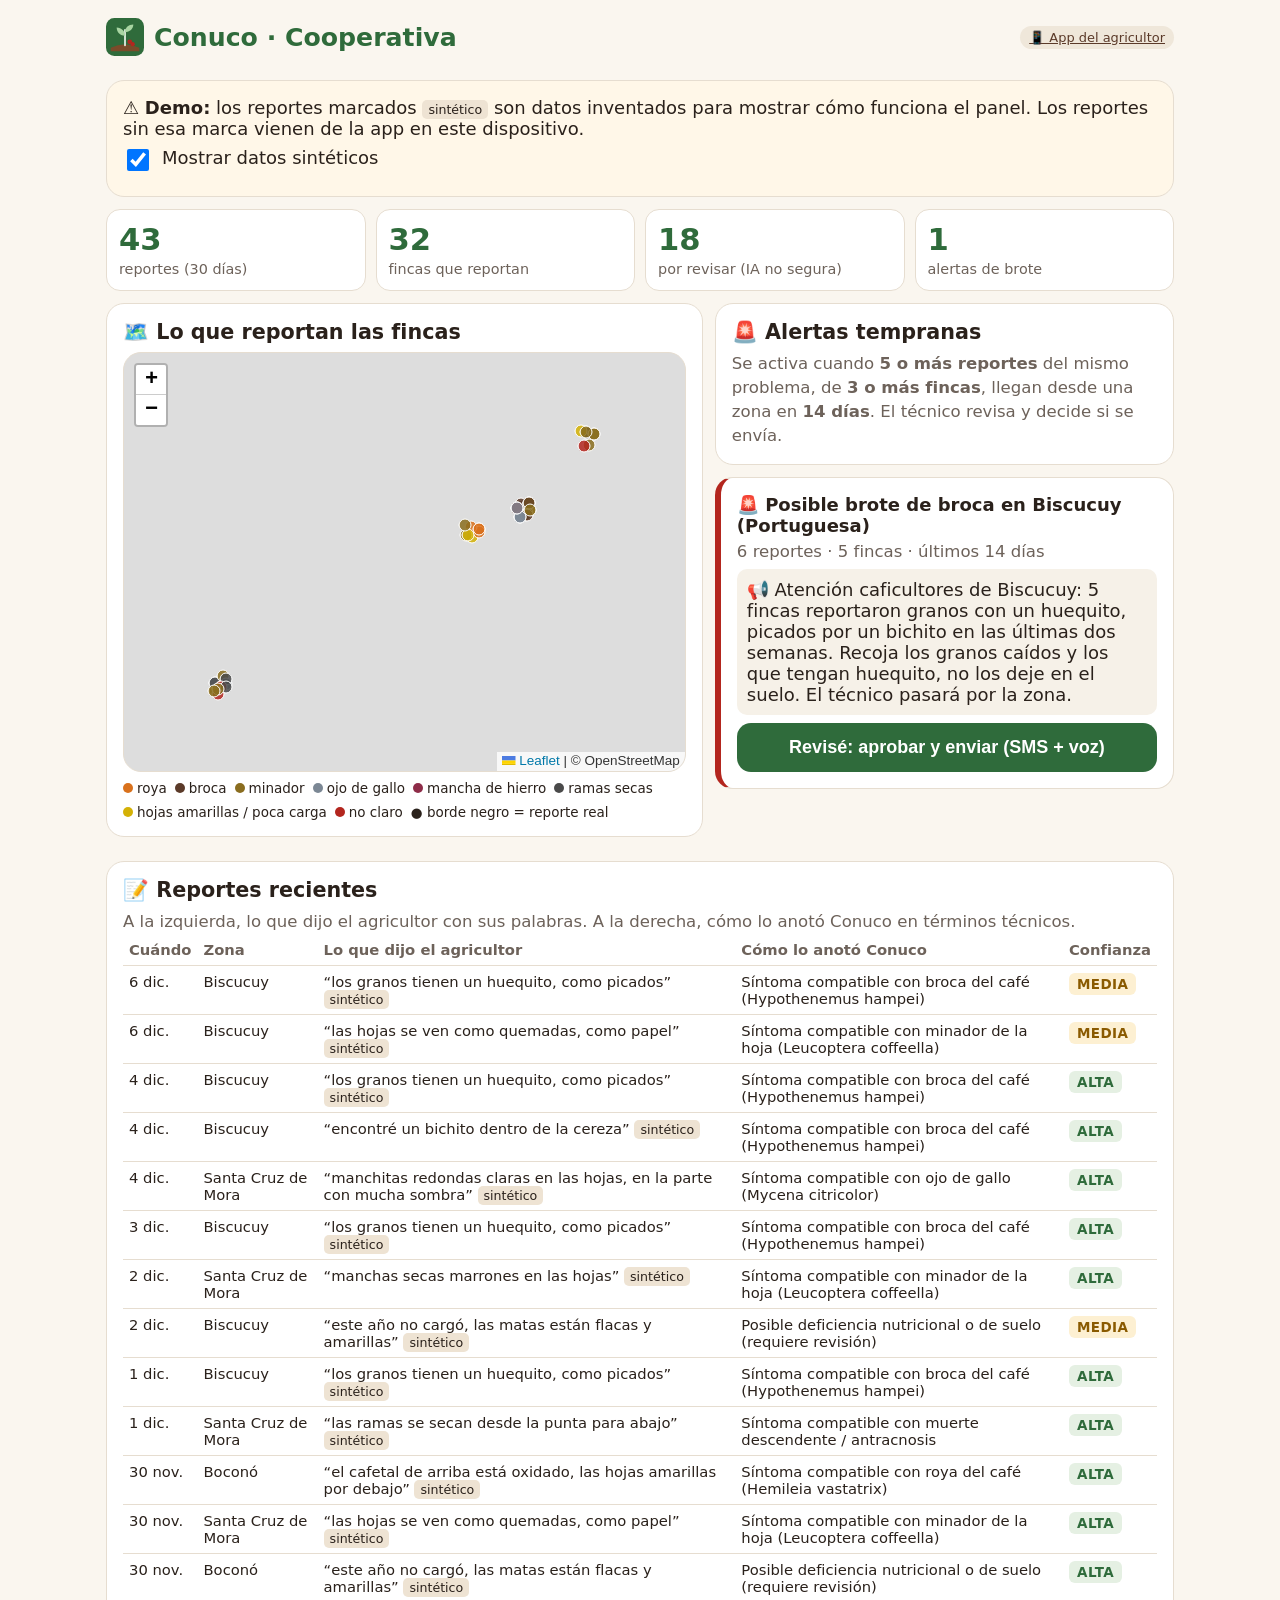
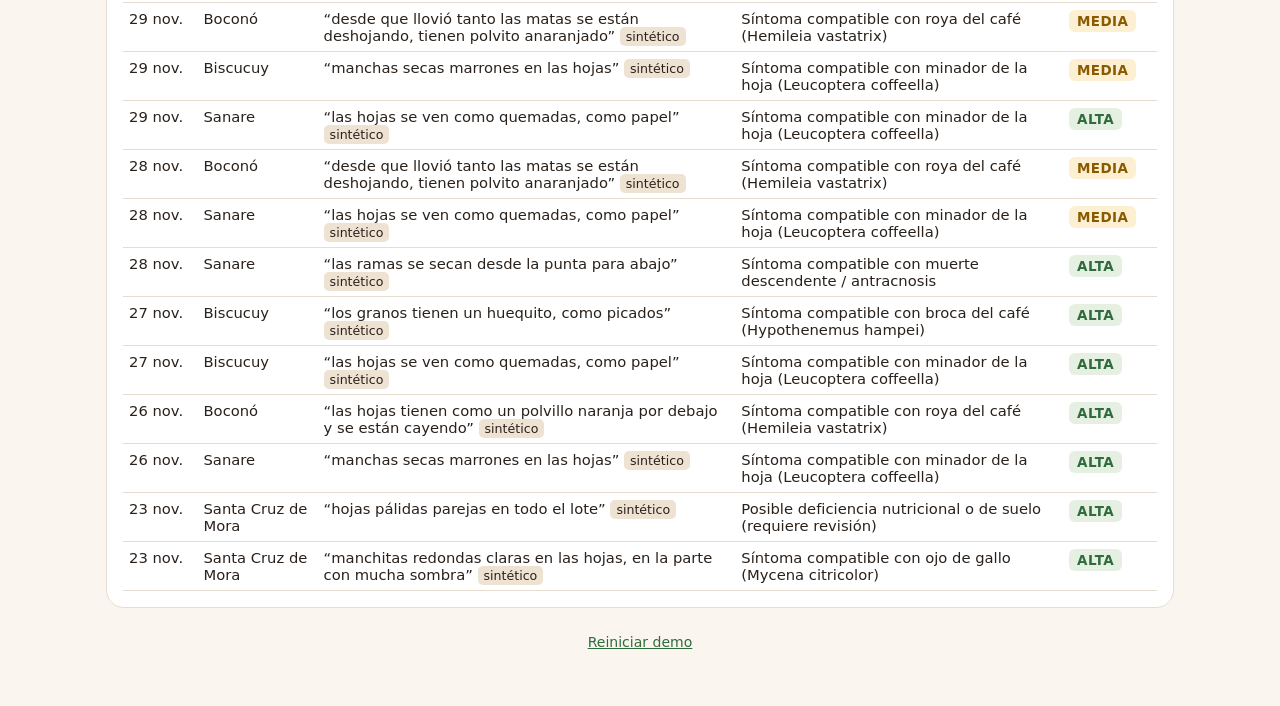
==== cooperativa.html @ bc357586 "Conuco: prototipo app agricultor + panel cooperativa" ====
<!doctype html>
<html lang="es">
<head>
  <meta charset="utf-8">
  <meta name="viewport" content="width=device-width, initial-scale=1">
  <title>Conuco · Cooperativa</title>
  <meta name="theme-color" content="#2f6b3b">
  <link rel="icon" href="conuco.svg" type="image/svg+xml">
  <link rel="stylesheet" href="./leaflet.css">
  <link rel="stylesheet" href="estilo.css">
  <style>
    .app { max-width: 1100px; }
    .kpis { display: grid; grid-template-columns: repeat(4, 1fr); gap: 10px; }
    .kpi { background: #fff; border: 1px solid var(--borde); border-radius: 14px; padding: 12px; }
    .kpi b { display: block; font-size: 1.7rem; color: var(--hoja); }
    .kpi span { font-size: .8rem; color: var(--suave); }
    .grid { display: grid; grid-template-columns: 1.3fr 1fr; gap: 12px; }
    #mapa { height: 420px; border-radius: var(--radio); border: 1px solid var(--borde); }
    .alerta { border-left: 6px solid var(--cereza); }
    .alerta.enviada { border-left-color: var(--hoja); opacity: .85; }
    .alerta h3 { margin: 0 0 4px; font-size: 1rem; }
    .msg { background: #f6f1e8; border-radius: 10px; padding: 10px; margin: 8px 0; }
    table.lista { width: 100%; border-collapse: collapse; font-size: .82rem; }
    table.lista th, table.lista td { text-align: left; padding: 7px 6px; border-bottom: 1px solid var(--borde); vertical-align: top; }
    table.lista th { color: var(--suave); font-weight: 600; }
    .nuevo { background: #fff7d6; }
    .leyenda { display: flex; flex-wrap: wrap; gap: 8px; font-size: .75rem; margin-top: 8px; }
    .leyenda i { display: inline-block; width: 10px; height: 10px; border-radius: 50%; margin-right: 4px; }
    .tag { font-size: .7rem; padding: 2px 6px; border-radius: 5px; background: #eee3d3; }
    @media (max-width: 800px) { .grid { grid-template-columns: 1fr; } .kpis { grid-template-columns: repeat(2, 1fr); } }
  </style>
</head>
<body>
<main class="app">
  <header class="barra">
    <div class="marca"><img src="conuco.svg" alt=""> Conuco · Cooperativa</div>
    <div class="estado"><a class="chip" href="index.html">📱 App del agricultor</a></div>
  </header>
  <div class="tarjeta" style="background:#fff7e8">
    ⚠️ <b>Demo:</b> los reportes marcados <span class="tag">sintético</span> son datos inventados para mostrar cómo funciona el panel.
    Los reportes sin esa marca vienen de la app en este dispositivo.
    <label class="check" style="margin-top:8px"><input id="verSint" type="checkbox" checked> <span>Mostrar datos sintéticos</span></label>
  </div>

  <section class="kpis">
    <div class="kpi"><b id="kRep">0</b><span>reportes (30 días)</span></div>
    <div class="kpi"><b id="kFin">0</b><span>fincas que reportan</span></div>
    <div class="kpi"><b id="kRev">0</b><span>por revisar (IA no segura)</span></div>
    <div class="kpi"><b id="kAle">0</b><span>alertas de brote</span></div>
  </section>

  <section class="grid">
    <div class="tarjeta">
      <h2>🗺️ Lo que reportan las fincas</h2>
      <div id="mapa"></div>
      <div id="leyenda" class="leyenda"></div>
    </div>
    <div>
      <div class="tarjeta">
        <h2>🚨 Alertas tempranas</h2>
        <p class="pista">Se activa cuando <b>5 o más reportes</b> del mismo problema, de <b>3 o más fincas</b>, llegan desde una zona en <b>14 días</b>. El técnico revisa y decide si se envía.</p>
      </div>
      <div id="alertas"></div>
    </div>
  </section>

  <section class="tarjeta">
    <h2>📝 Reportes recientes</h2>
    <p class="pista">A la izquierda, lo que dijo el agricultor con sus palabras. A la derecha, cómo lo anotó Conuco en términos técnicos.</p>
    <div style="overflow-x:auto"><table class="lista" id="lista"></table></div>
  </section>

  <p class="pie"><a href="#" id="reiniciar">Reiniciar demo</a></p>
</main>
<script src="./leaflet.js"></script>
<script type="module" src="cooperativa.js"></script>
</body>
</html>
---- leaflet.css ----
/* required styles */

.leaflet-pane,
.leaflet-tile,
.leaflet-marker-icon,
.leaflet-marker-shadow,
.leaflet-tile-container,
.leaflet-pane > svg,
.leaflet-pane > canvas,
.leaflet-zoom-box,
.leaflet-image-layer,
.leaflet-layer {
	position: absolute;
	left: 0;
	top: 0;
	}
.leaflet-container {
	overflow: hidden;
	}
.leaflet-tile,
.leaflet-marker-icon,
.leaflet-marker-shadow {
	-webkit-user-select: none;
	   -moz-user-select: none;
	        user-select: none;
	  -webkit-user-drag: none;
	}
/* Prevents IE11 from highlighting tiles in blue */
.leaflet-tile::selection {
	background: transparent;
}
/* Safari renders non-retina tile on retina better with this, but Chrome is worse */
.leaflet-safari .leaflet-tile {
	image-rendering: -webkit-optimize-contrast;
	}
/* hack that prevents hw layers "stretching" when loading new tiles */
.leaflet-safari .leaflet-tile-container {
	width: 1600px;
	height: 1600px;
	-webkit-transform-origin: 0 0;
	}
.leaflet-marker-icon,
.leaflet-marker-shadow {
	display: block;
	}
/* .leaflet-container svg: reset svg max-width decleration shipped in Joomla! (joomla.org) 3.x */
/* .leaflet-container img: map is broken in FF if you have max-width: 100% on tiles */
.leaflet-container .leaflet-overlay-pane svg {
	max-width: none !important;
	max-height: none !important;
	}
.leaflet-container .leaflet-marker-pane img,
.leaflet-container .leaflet-shadow-pane img,
.leaflet-container .leaflet-tile-pane img,
.leaflet-container img.leaflet-image-layer,
.leaflet-container .leaflet-tile {
	max-width: none !important;
	max-height: none !important;
	width: auto;
	padding: 0;
	}

.leaflet-container img.leaflet-tile {
	/* See: https://bugs.chromium.org/p/chromium/issues/detail?id=600120 */
	mix-blend-mode: plus-lighter;
}

.leaflet-container.leaflet-touch-zoom {
	-ms-touch-action: pan-x pan-y;
	touch-action: pan-x pan-y;
	}
.leaflet-container.leaflet-touch-drag {
	-ms-touch-action: pinch-zoom;
	/* Fallback for FF which doesn't support pinch-zoom */
	touch-action: none;
	touch-action: pinch-zoom;
}
.leaflet-container.leaflet-touch-drag.leaflet-touch-zoom {
	-ms-touch-action: none;
	touch-action: none;
}
.leaflet-container {
	-webkit-tap-highlight-color: transparent;
}
.leaflet-container a {
	-webkit-tap-highlight-color: rgba(51, 181, 229, 0.4);
}
.leaflet-tile {
	filter: inherit;
	visibility: hidden;
	}
.leaflet-tile-loaded {
	visibility: inherit;
	}
.leaflet-zoom-box {
	width: 0;
	height: 0;
	-moz-box-sizing: border-box;
	     box-sizing: border-box;
	z-index: 800;
	}
/* workaround for https://bugzilla.mozilla.org/show_bug.cgi?id=888319 */
.leaflet-overlay-pane svg {
	-moz-user-select: none;
	}

.leaflet-pane         { z-index: 400; }

.leaflet-tile-pane    { z-index: 200; }
.leaflet-overlay-pane { z-index: 400; }
.leaflet-shadow-pane  { z-index: 500; }
.leaflet-marker-pane  { z-index: 600; }
.leaflet-tooltip-pane   { z-index: 650; }
.leaflet-popup-pane   { z-index: 700; }

.leaflet-map-pane canvas { z-index: 100; }
.leaflet-map-pane svg    { z-index: 200; }

.leaflet-vml-shape {
	width: 1px;
	height: 1px;
	}
.lvml {
	behavior: url(#default#VML);
	display: inline-block;
	position: absolute;
	}


/* control positioning */

.leaflet-control {
	position: relative;
	z-index: 800;
	pointer-events: visiblePainted; /* IE 9-10 doesn't have auto */
	pointer-events: auto;
	}
.leaflet-top,
.leaflet-bottom {
	position: absolute;
	z-index: 1000;
	pointer-events: none;
	}
.leaflet-top {
	top: 0;
	}
.leaflet-right {
	right: 0;
	}
.leaflet-bottom {
	bottom: 0;
	}
.leaflet-left {
	left: 0;
	}
.leaflet-control {
	float: left;
	clear: both;
	}
.leaflet-right .leaflet-control {
	float: right;
	}
.leaflet-top .leaflet-control {
	margin-top: 10px;
	}
.leaflet-bottom .leaflet-control {
	margin-bottom: 10px;
	}
.leaflet-left .leaflet-control {
	margin-left: 10px;
	}
.leaflet-right .leaflet-control {
	margin-right: 10px;
	}


/* zoom and fade animations */

.leaflet-fade-anim .leaflet-popup {
	opacity: 0;
	-webkit-transition: opacity 0.2s linear;
	   -moz-transition: opacity 0.2s linear;
	        transition: opacity 0.2s linear;
	}
.leaflet-fade-anim .leaflet-map-pane .leaflet-popup {
	opacity: 1;
	}
.leaflet-zoom-animated {
	-webkit-transform-origin: 0 0;
	    -ms-transform-origin: 0 0;
	        transform-origin: 0 0;
	}
svg.leaflet-zoom-animated {
	will-change: transform;
}

.leaflet-zoom-anim .leaflet-zoom-animated {
	-webkit-transition: -webkit-transform 0.25s cubic-bezier(0,0,0.25,1);
	   -moz-transition:    -moz-transform 0.25s cubic-bezier(0,0,0.25,1);
	        transition:         transform 0.25s cubic-bezier(0,0,0.25,1);
	}
.leaflet-zoom-anim .leaflet-tile,
.leaflet-pan-anim .leaflet-tile {
	-webkit-transition: none;
	   -moz-transition: none;
	        transition: none;
	}

.leaflet-zoom-anim .leaflet-zoom-hide {
	visibility: hidden;
	}


/* cursors */

.leaflet-interactive {
	cursor: pointer;
	}
.leaflet-grab {
	cursor: -webkit-grab;
	cursor:    -moz-grab;
	cursor:         grab;
	}
.leaflet-crosshair,
.leaflet-crosshair .leaflet-interactive {
	cursor: crosshair;
	}
.leaflet-popup-pane,
.leaflet-control {
	cursor: auto;
	}
.leaflet-dragging .leaflet-grab,
.leaflet-dragging .leaflet-grab .leaflet-interactive,
.leaflet-dragging .leaflet-marker-draggable {
	cursor: move;
	cursor: -webkit-grabbing;
	cursor:    -moz-grabbing;
	cursor:         grabbing;
	}

/* marker & overlays interactivity */
.leaflet-marker-icon,
.leaflet-marker-shadow,
.leaflet-image-layer,
.leaflet-pane > svg path,
.leaflet-tile-container {
	pointer-events: none;
	}

.leaflet-marker-icon.leaflet-interactive,
.leaflet-image-layer.leaflet-interactive,
.leaflet-pane > svg path.leaflet-interactive,
svg.leaflet-image-layer.leaflet-interactive path {
	pointer-events: visiblePainted; /* IE 9-10 doesn't have auto */
	pointer-events: auto;
	}

/* visual tweaks */

.leaflet-container {
	background: #ddd;
	outline-offset: 1px;
	}
.leaflet-container a {
	color: #0078A8;
	}
.leaflet-zoom-box {
	border: 2px dotted #38f;
	background: rgba(255,255,255,0.5);
	}


/* general typography */
.leaflet-container {
	font-family: "Helvetica Neue", Arial, Helvetica, sans-serif;
	font-size: 12px;
	font-size: 0.75rem;
	line-height: 1.5;
	}


/* general toolbar styles */

.leaflet-bar {
	box-shadow: 0 1px 5px rgba(0,0,0,0.65);
	border-radius: 4px;
	}
.leaflet-bar a {
	background-color: #fff;
	border-bottom: 1px solid #ccc;
	width: 26px;
	height: 26px;
	line-height: 26px;
	display: block;
	text-align: center;
	text-decoration: none;
	color: black;
	}
.leaflet-bar a,
.leaflet-control-layers-toggle {
	background-position: 50% 50%;
	background-repeat: no-repeat;
	display: block;
	}
.leaflet-bar a:hover,
.leaflet-bar a:focus {
	background-color: #f4f4f4;
	}
.leaflet-bar a:first-child {
	border-top-left-radius: 4px;
	border-top-right-radius: 4px;
	}
.leaflet-bar a:last-child {
	border-bottom-left-radius: 4px;
	border-bottom-right-radius: 4px;
	border-bottom: none;
	}
.leaflet-bar a.leaflet-disabled {
	cursor: default;
	background-color: #f4f4f4;
	color: #bbb;
	}

.leaflet-touch .leaflet-bar a {
	width: 30px;
	height: 30px;
	line-height: 30px;
	}
.leaflet-touch .leaflet-bar a:first-child {
	border-top-left-radius: 2px;
	border-top-right-radius: 2px;
	}
.leaflet-touch .leaflet-bar a:last-child {
	border-bottom-left-radius: 2px;
	border-bottom-right-radius: 2px;
	}

/* zoom control */

.leaflet-control-zoom-in,
.leaflet-control-zoom-out {
	font: bold 18px 'Lucida Console', Monaco, monospace;
	text-indent: 1px;
	}

.leaflet-touch .leaflet-control-zoom-in, .leaflet-touch .leaflet-control-zoom-out  {
	font-size: 22px;
	}


/* layers control */

.leaflet-control-layers {
	box-shadow: 0 1px 5px rgba(0,0,0,0.4);
	background: #fff;
	border-radius: 5px;
	}
.leaflet-control-layers-toggle {
	background-image: url(images/layers.png);
	width: 36px;
	height: 36px;
	}
.leaflet-retina .leaflet-control-layers-toggle {
	background-image: url(images/layers-2x.png);
	background-size: 26px 26px;
	}
.leaflet-touch .leaflet-control-layers-toggle {
	width: 44px;
	height: 44px;
	}
.leaflet-control-layers .leaflet-control-layers-list,
.leaflet-control-layers-expanded .leaflet-control-layers-toggle {
	display: none;
	}
.leaflet-control-layers-expanded .leaflet-control-layers-list {
	display: block;
	position: relative;
	}
.leaflet-control-layers-expanded {
	padding: 6px 10px 6px 6px;
	color: #333;
	background: #fff;
	}
.leaflet-control-layers-scrollbar {
	overflow-y: scroll;
	overflow-x: hidden;
	padding-right: 5px;
	}
.leaflet-control-layers-selector {
	margin-top: 2px;
	position: relative;
	top: 1px;
	}
.leaflet-control-layers label {
	display: block;
	font-size: 13px;
	font-size: 1.08333em;
	}
.leaflet-control-layers-separator {
	height: 0;
	border-top: 1px solid #ddd;
	margin: 5px -10px 5px -6px;
	}

/* Default icon URLs */
.leaflet-default-icon-path { /* used only in path-guessing heuristic, see L.Icon.Default */
	background-image: url(images/marker-icon.png);
	}


/* attribution and scale controls */

.leaflet-container .leaflet-control-attribution {
	background: #fff;
	background: rgba(255, 255, 255, 0.8);
	margin: 0;
	}
.leaflet-control-attribution,
.leaflet-control-scale-line {
	padding: 0 5px;
	color: #333;
	line-height: 1.4;
	}
.leaflet-control-attribution a {
	text-decoration: none;
	}
.leaflet-control-attribution a:hover,
.leaflet-control-attribution a:focus {
	text-decoration: underline;
	}
.leaflet-attribution-flag {
	display: inline !important;
	vertical-align: baseline !important;
	width: 1em;
	height: 0.6669em;
	}
.leaflet-left .leaflet-control-scale {
	margin-left: 5px;
	}
.leaflet-bottom .leaflet-control-scale {
	margin-bottom: 5px;
	}
.leaflet-control-scale-line {
	border: 2px solid #777;
	border-top: none;
	line-height: 1.1;
	padding: 2px 5px 1px;
	white-space: nowrap;
	-moz-box-sizing: border-box;
	     box-sizing: border-box;
	background: rgba(255, 255, 255, 0.8);
	text-shadow: 1px 1px #fff;
	}
.leaflet-control-scale-line:not(:first-child) {
	border-top: 2px solid #777;
	border-bottom: none;
	margin-top: -2px;
	}
.leaflet-control-scale-line:not(:first-child):not(:last-child) {
	border-bottom: 2px solid #777;
	}

.leaflet-touch .leaflet-control-attribution,
.leaflet-touch .leaflet-control-layers,
.leaflet-touch .leaflet-bar {
	box-shadow: none;
	}
.leaflet-touch .leaflet-control-layers,
.leaflet-touch .leaflet-bar {
	border: 2px solid rgba(0,0,0,0.2);
	background-clip: padding-box;
	}


/* popup */

.leaflet-popup {
	position: absolute;
	text-align: center;
	margin-bottom: 20px;
	}
.leaflet-popup-content-wrapper {
	padding: 1px;
	text-align: left;
	border-radius: 12px;
	}
.leaflet-popup-content {
	margin: 13px 24px 13px 20px;
	line-height: 1.3;
	font-size: 13px;
	font-size: 1.08333em;
	min-height: 1px;
	}
.leaflet-popup-content p {
	margin: 17px 0;
	margin: 1.3em 0;
	}
.leaflet-popup-tip-container {
	width: 40px;
	height: 20px;
	position: absolute;
	left: 50%;
	margin-top: -1px;
	margin-left: -20px;
	overflow: hidden;
	pointer-events: none;
	}
.leaflet-popup-tip {
	width: 17px;
	height: 17px;
	padding: 1px;

	margin: -10px auto 0;
	pointer-events: auto;

	-webkit-transform: rotate(45deg);
	   -moz-transform: rotate(45deg);
	    -ms-transform: rotate(45deg);
	        transform: rotate(45deg);
	}
.leaflet-popup-content-wrapper,
.leaflet-popup-tip {
	background: white;
	color: #333;
	box-shadow: 0 3px 14px rgba(0,0,0,0.4);
	}
.leaflet-container a.leaflet-popup-close-button {
	position: absolute;
	top: 0;
	right: 0;
	border: none;
	text-align: center;
	width: 24px;
	height: 24px;
	font: 16px/24px Tahoma, Verdana, sans-serif;
	color: #757575;
	text-decoration: none;
	background: transparent;
	}
.leaflet-container a.leaflet-popup-close-button:hover,
.leaflet-container a.leaflet-popup-close-button:focus {
	color: #585858;
	}
.leaflet-popup-scrolled {
	overflow: auto;
	}

.leaflet-oldie .leaflet-popup-content-wrapper {
	-ms-zoom: 1;
	}
.leaflet-oldie .leaflet-popup-tip {
	width: 24px;
	margin: 0 auto;

	-ms-filter: "progid:DXImageTransform.Microsoft.Matrix(M11=0.70710678, M12=0.70710678, M21=-0.70710678, M22=0.70710678)";
	filter: progid:DXImageTransform.Microsoft.Matrix(M11=0.70710678, M12=0.70710678, M21=-0.70710678, M22=0.70710678);
	}

.leaflet-oldie .leaflet-control-zoom,
.leaflet-oldie .leaflet-control-layers,
.leaflet-oldie .leaflet-popup-content-wrapper,
.leaflet-oldie .leaflet-popup-tip {
	border: 1px solid #999;
	}


/* div icon */

.leaflet-div-icon {
	background: #fff;
	border: 1px solid #666;
	}


/* Tooltip */
/* Base styles for the element that has a tooltip */
.leaflet-tooltip {
	position: absolute;
	padding: 6px;
	background-color: #fff;
	border: 1px solid #fff;
	border-radius: 3px;
	color: #222;
	white-space: nowrap;
	-webkit-user-select: none;
	-moz-user-select: none;
	-ms-user-select: none;
	user-select: none;
	pointer-events: none;
	box-shadow: 0 1px 3px rgba(0,0,0,0.4);
	}
.leaflet-tooltip.leaflet-interactive {
	cursor: pointer;
	pointer-events: auto;
	}
.leaflet-tooltip-top:before,
.leaflet-tooltip-bottom:before,
.leaflet-tooltip-left:before,
.leaflet-tooltip-right:before {
	position: absolute;
	pointer-events: none;
	border: 6px solid transparent;
	background: transparent;
	content: "";
	}

/* Directions */

.leaflet-tooltip-bottom {
	margin-top: 6px;
}
.leaflet-tooltip-top {
	margin-top: -6px;
}
.leaflet-tooltip-bottom:before,
.leaflet-tooltip-top:before {
	left: 50%;
	margin-left: -6px;
	}
.leaflet-tooltip-top:before {
	bottom: 0;
	margin-bottom: -12px;
	border-top-color: #fff;
	}
.leaflet-tooltip-bottom:before {
	top: 0;
	margin-top: -12px;
	margin-left: -6px;
	border-bottom-color: #fff;
	}
.leaflet-tooltip-left {
	margin-left: -6px;
}
.leaflet-tooltip-right {
	margin-left: 6px;
}
.leaflet-tooltip-left:before,
.leaflet-tooltip-right:before {
	top: 50%;
	margin-top: -6px;
	}
.leaflet-tooltip-left:before {
	right: 0;
	margin-right: -12px;
	border-left-color: #fff;
	}
.leaflet-tooltip-right:before {
	left: 0;
	margin-left: -12px;
	border-right-color: #fff;
	}

/* Printing */

@media print {
	/* Prevent printers from removing background-images of controls. */
	.leaflet-control {
		-webkit-print-color-adjust: exact;
		print-color-adjust: exact;
		}
	}
---- estilo.css ----
:root {
  --tierra: #5b3a29;
  --cafe: #7a4b2a;
  --hoja: #2f6b3b;
  --hoja-claro: #e5f0e3;
  --cereza: #b3261e;
  --sol: #f2b134;
  --fondo: #faf6ef;
  --tarjeta: #ffffff;
  --texto: #2a211b;
  --suave: #6d625a;
  --borde: #e6ddd0;
  --radio: 18px;
  font-size: 18px;
}
* { box-sizing: border-box; }
html, body { margin: 0; background: var(--fondo); color: var(--texto); font-family: system-ui, -apple-system, "Segoe UI", Roboto, sans-serif; }
body { min-height: 100dvh; }
.app { max-width: 520px; margin: 0 auto; padding: 12px 16px 40px; }
header.barra { display: flex; align-items: center; justify-content: space-between; gap: 8px; padding: 6px 0 12px; }
.marca { display: flex; align-items: center; gap: 10px; font-weight: 800; font-size: 1.4rem; color: var(--hoja); }
.marca img { width: 38px; height: 38px; }
.estado { display: flex; gap: 6px; flex-wrap: wrap; justify-content: flex-end; }
.chip { font-size: .72rem; padding: 4px 9px; border-radius: 999px; background: #efe7da; color: var(--tierra); white-space: nowrap; }
.chip.ok { background: var(--hoja-claro); color: var(--hoja); }
.chip.mal { background: #fbe3e1; color: var(--cereza); }
.tarjeta { background: var(--tarjeta); border: 1px solid var(--borde); border-radius: var(--radio); padding: 16px; margin: 12px 0; }
h2 { font-size: 1.15rem; margin: 0 0 8px; }
p { line-height: 1.45; }
.pista { color: var(--suave); font-size: .92rem; margin: 6px 0 0; }
.centro { text-align: center; }
.mic {
  width: 180px; height: 180px; border-radius: 50%; border: none; margin: 18px auto 8px; display: grid; place-items: center;
  background: radial-gradient(circle at 35% 30%, #4c9a5a, var(--hoja)); color: #fff; font-size: 64px; cursor: pointer;
  box-shadow: 0 10px 30px rgba(47,107,59,.35); transition: transform .15s;
}
.mic:active { transform: scale(.96); }
.mic.grabando { background: radial-gradient(circle at 35% 30%, #e0564d, var(--cereza)); animation: pulso 1.2s infinite; }
.mic:disabled { opacity: .45; cursor: wait; }
@keyframes pulso { 0%{box-shadow:0 0 0 0 rgba(179,38,30,.5)} 70%{box-shadow:0 0 0 26px rgba(179,38,30,0)} 100%{box-shadow:0 0 0 0 rgba(179,38,30,0)} }
.etiqueta-mic { font-weight: 700; font-size: 1.1rem; }
.btn { display: inline-flex; align-items: center; justify-content: center; gap: 8px; border: none; border-radius: 14px; padding: 14px 16px; font-size: 1rem; font-weight: 700; cursor: pointer; width: 100%; }
.btn.si { background: var(--hoja); color: #fff; }
.btn.no { background: #efe7da; color: var(--tierra); }
.btn.sec { background: transparent; color: var(--hoja); border: 2px solid var(--hoja); }
.btn:disabled { opacity: .5; cursor: not-allowed; }
.fila { display: grid; grid-template-columns: 1fr 1fr; gap: 10px; margin-top: 12px; }
.dijo { font-style: italic; background: #f6f1e8; border-radius: 12px; padding: 10px 12px; }
.entendi { font-size: 1.12rem; font-weight: 600; }
.conf { display: inline-block; font-size: .75rem; font-weight: 800; padding: 3px 8px; border-radius: 6px; text-transform: uppercase; letter-spacing: .03em; }
.conf.alta { background: var(--hoja-claro); color: var(--hoja); }
.conf.media { background: #fdf0d2; color: #8a5a00; }
.conf.baja { background: #fbe3e1; color: var(--cereza); }
table.reg { width: 100%; border-collapse: collapse; font-size: .85rem; margin-top: 8px; }
table.reg td { padding: 5px 4px; border-bottom: 1px dashed var(--borde); vertical-align: top; }
table.reg td:first-child { color: var(--suave); width: 38%; }
details summary { cursor: pointer; color: var(--suave); font-size: .9rem; margin-top: 10px; }
.iconos { display: grid; grid-template-columns: repeat(2, 1fr); gap: 8px; margin-top: 10px; }
.icono { border: 2px solid var(--borde); background: #fff; border-radius: 14px; padding: 10px; text-align: left; font-size: .9rem; cursor: pointer; }
.icono b { display: block; font-size: 1.6rem; }
.icono:hover, .icono:focus { border-color: var(--hoja); }
.sms { font-family: ui-monospace, Menlo, monospace; background: #1f2a22; color: #d6f5d0; padding: 10px; border-radius: 10px; font-size: .85rem; word-break: break-all; }
.aviso { border-left: 6px solid var(--sol); }
.aviso h3 { margin: 0 0 6px; font-size: 1rem; }
label { display: block; font-weight: 600; margin: 12px 0 6px; }
input[type=text], select, textarea { width: 100%; font-size: 1rem; padding: 12px; border-radius: 12px; border: 1px solid var(--borde); background: #fff; color: var(--texto); }
textarea { min-height: 70px; }
.check { display: flex; gap: 10px; align-items: flex-start; font-weight: 400; }
.check input { width: 22px; height: 22px; margin-top: 2px; }
.barra-progreso { height: 8px; background: #eee3d3; border-radius: 99px; overflow: hidden; margin-top: 8px; }
.barra-progreso div { height: 100%; width: 0; background: var(--hoja); transition: width .3s; }
.oculto { display: none !important; }
.pie { text-align: center; color: var(--suave); font-size: .78rem; margin-top: 24px; }
.pie a { color: var(--hoja); }
.toggle { display: flex; align-items: center; justify-content: space-between; gap: 10px; font-size: .9rem; }
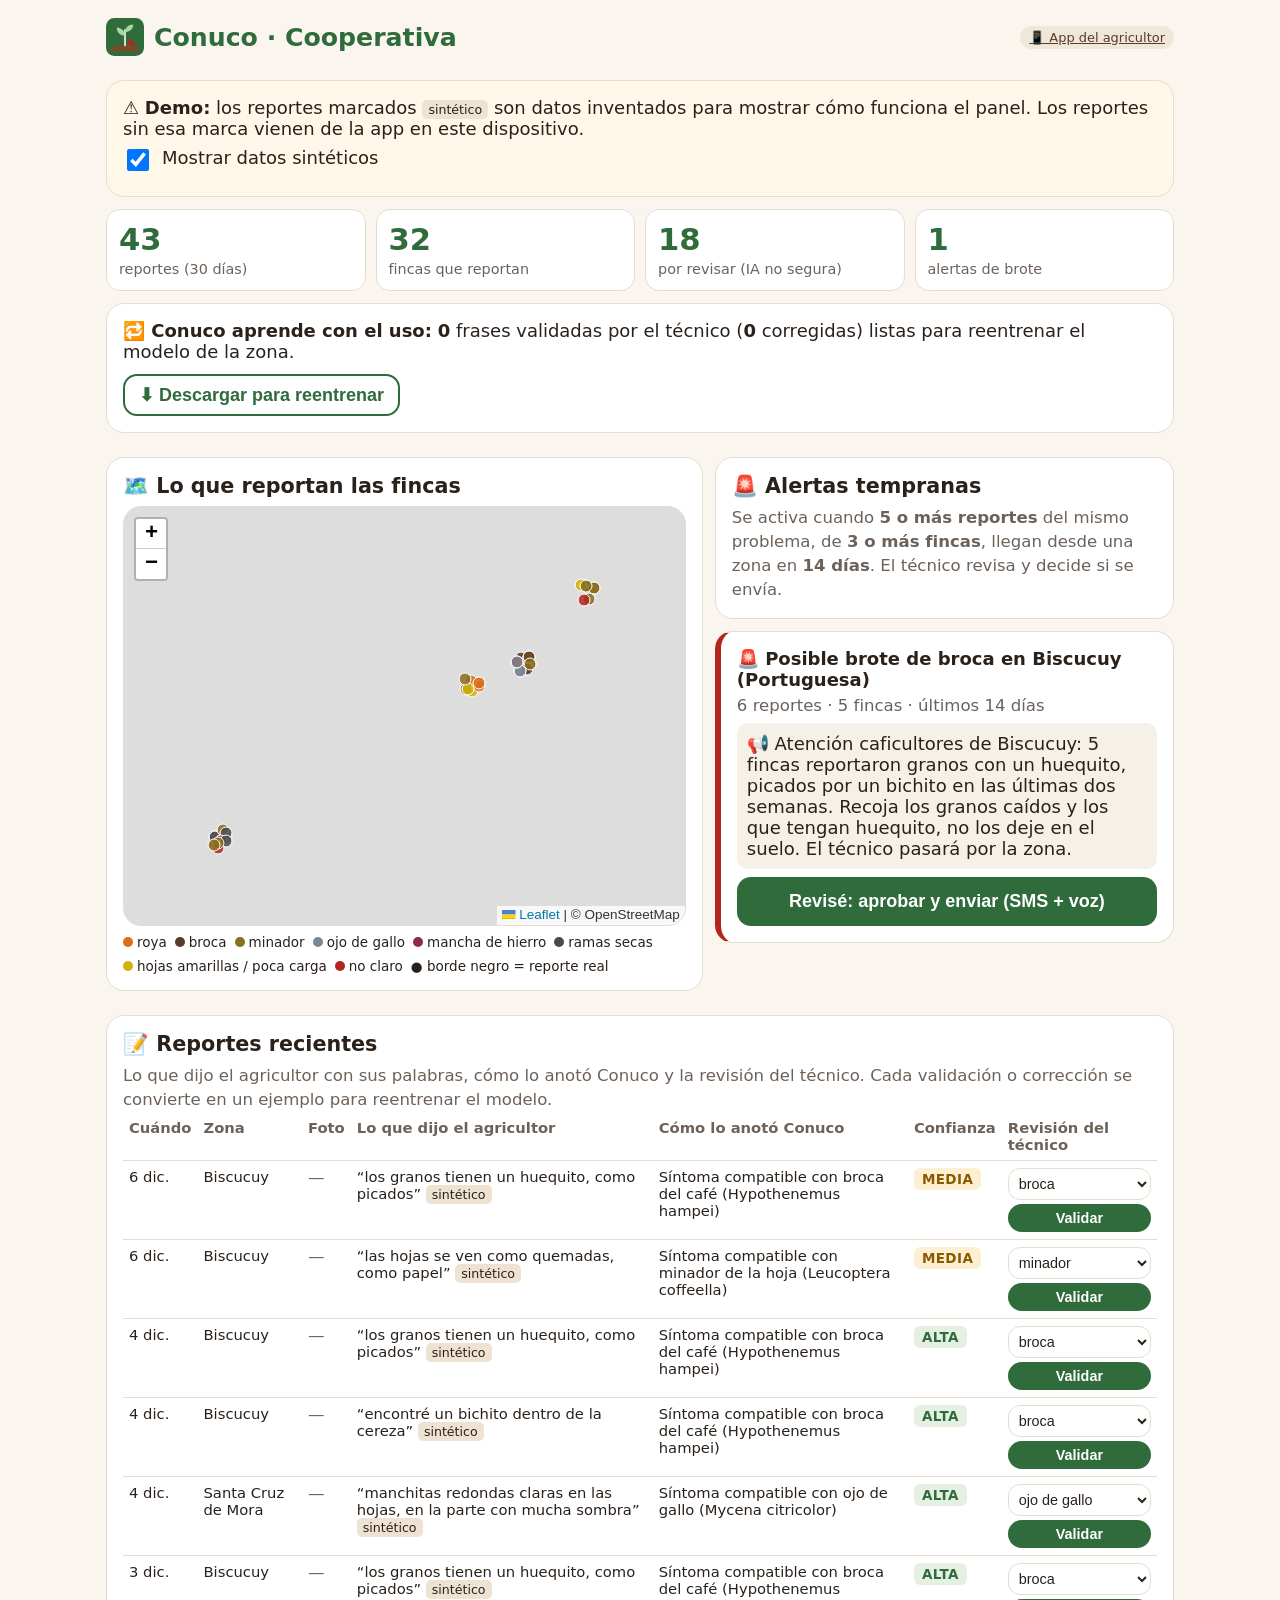
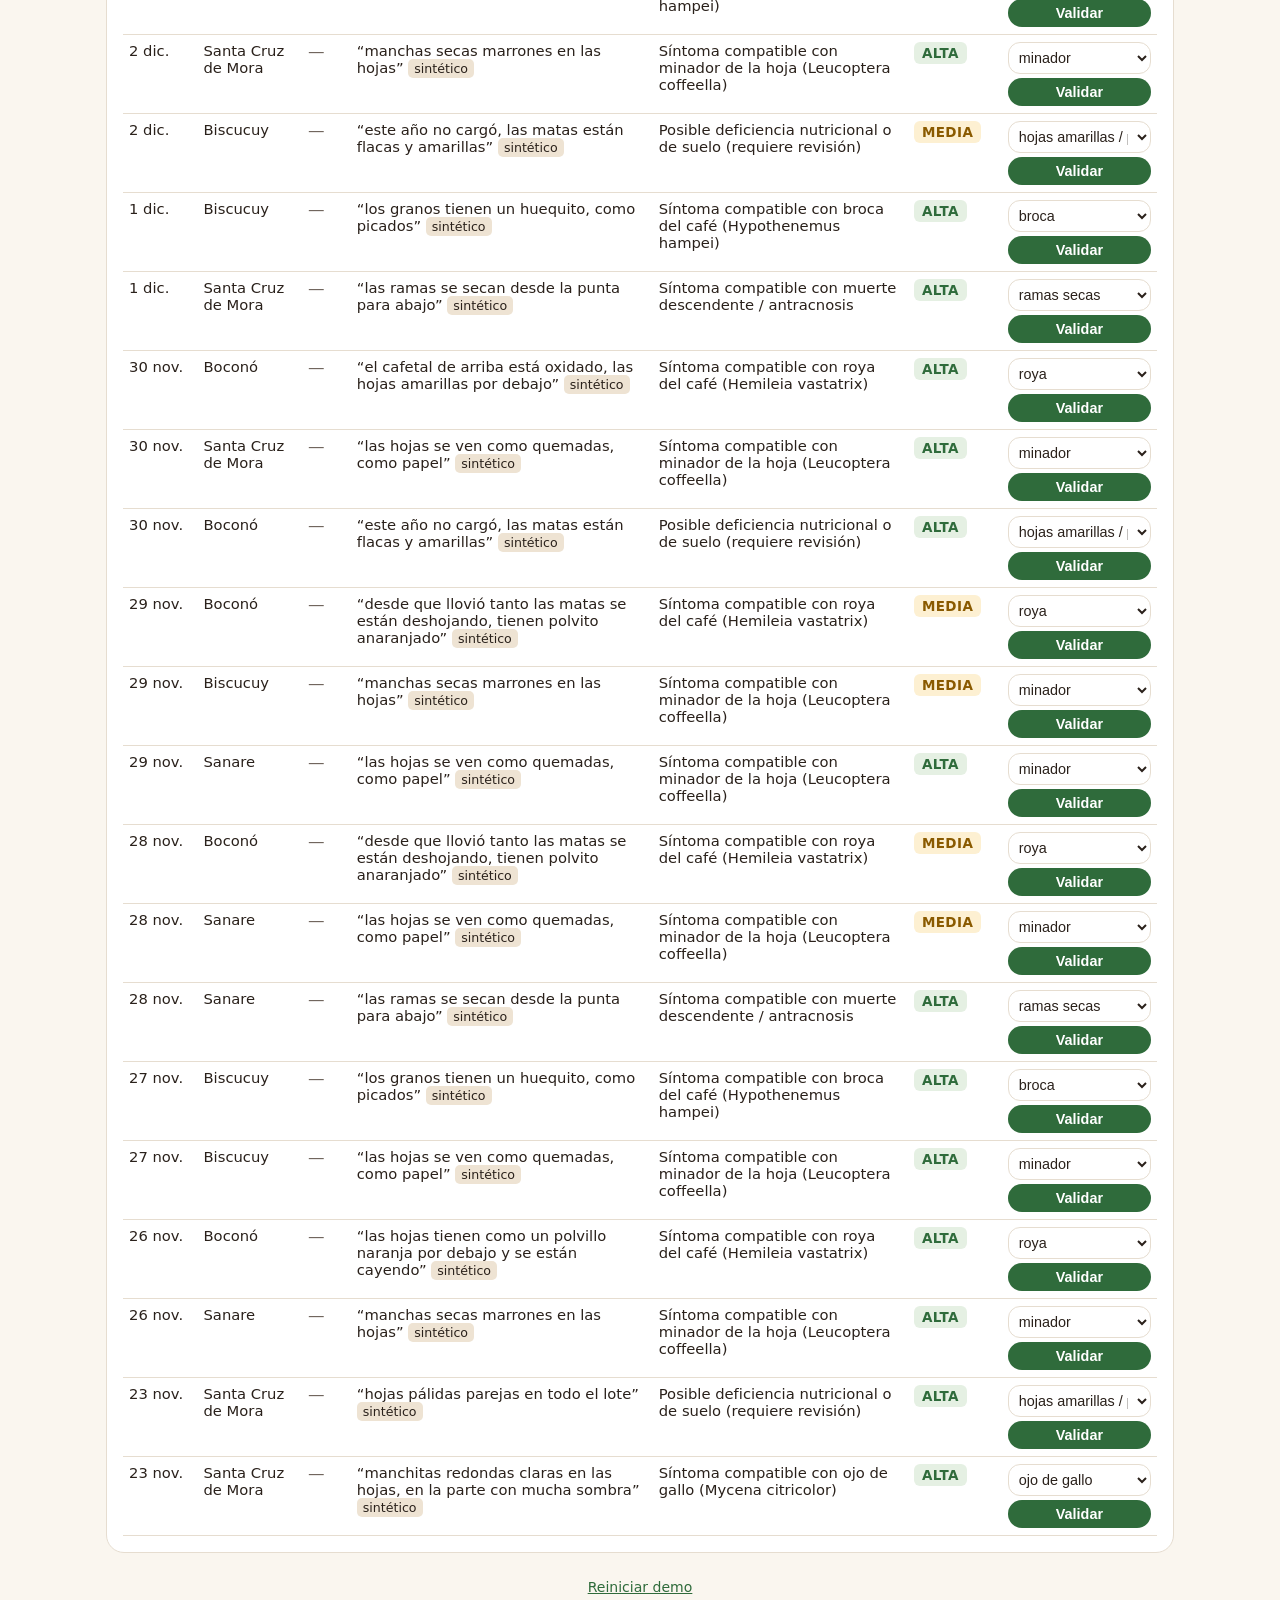
==== commit 0c805d4c: "Clasificador propio, foto como evidencia, validacion del tecnico y diagrama" ====
--- a/cooperativa.html
+++ b/cooperativa.html
@@ -49,6 +49,11 @@
     <div class="kpi"><b id="kAle">0</b><span>alertas de brote</span></div>
   </section>
 
+  <section class="tarjeta" style="display:flex;gap:12px;align-items:center;justify-content:space-between;flex-wrap:wrap">
+    <div><b>🔁 Conuco aprende con el uso:</b> <b id="kEnt">0</b> frases validadas por el técnico (<b id="kCorr">0</b> corregidas) listas para reentrenar el modelo de la zona.</div>
+    <button id="descargar" class="btn sec" style="width:auto;padding:8px 14px">⬇ Descargar para reentrenar</button>
+  </section>
+
   <section class="grid">
     <div class="tarjeta">
       <h2>🗺️ Lo que reportan las fincas</h2>
@@ -66,7 +71,7 @@
 
   <section class="tarjeta">
     <h2>📝 Reportes recientes</h2>
-    <p class="pista">A la izquierda, lo que dijo el agricultor con sus palabras. A la derecha, cómo lo anotó Conuco en términos técnicos.</p>
+    <p class="pista">Lo que dijo el agricultor con sus palabras, cómo lo anotó Conuco y la revisión del técnico. Cada validación o corrección se convierte en un ejemplo para reentrenar el modelo.</p>
     <div style="overflow-x:auto"><table class="lista" id="lista"></table></div>
   </section>
 
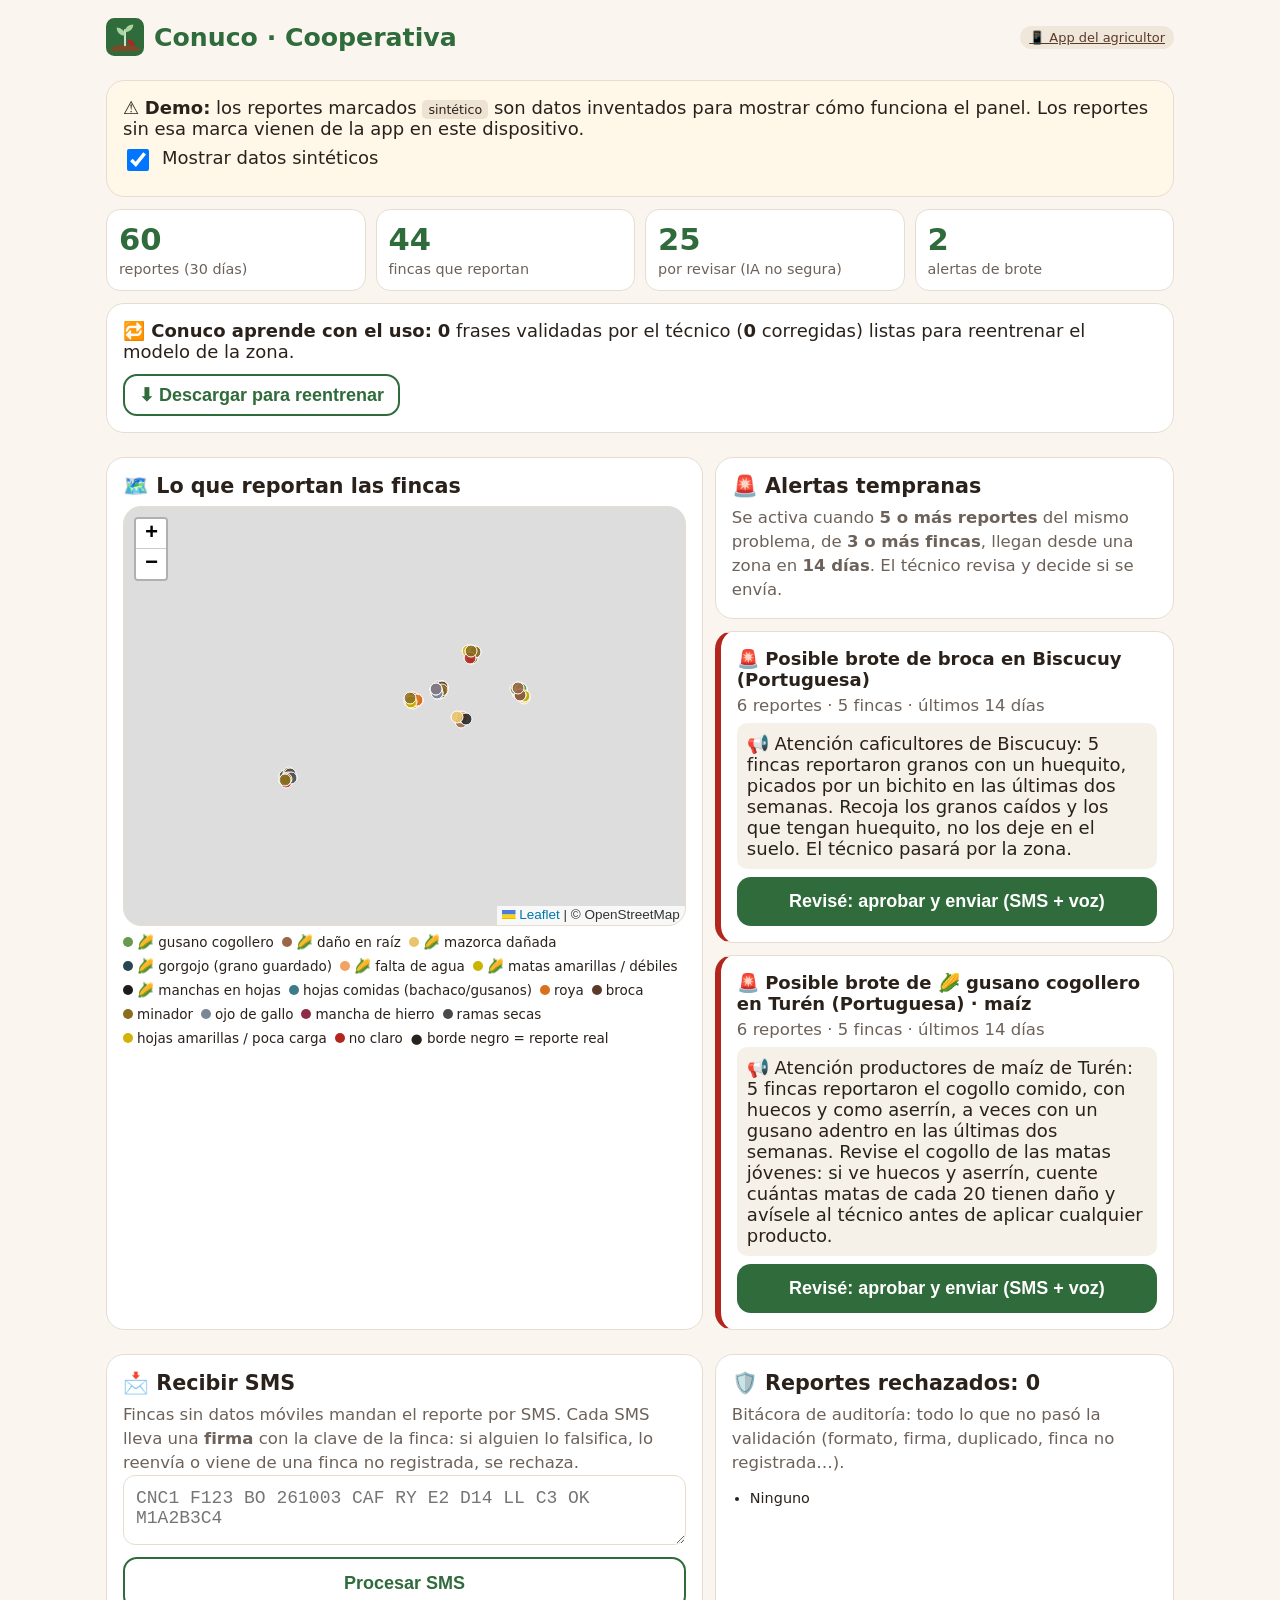
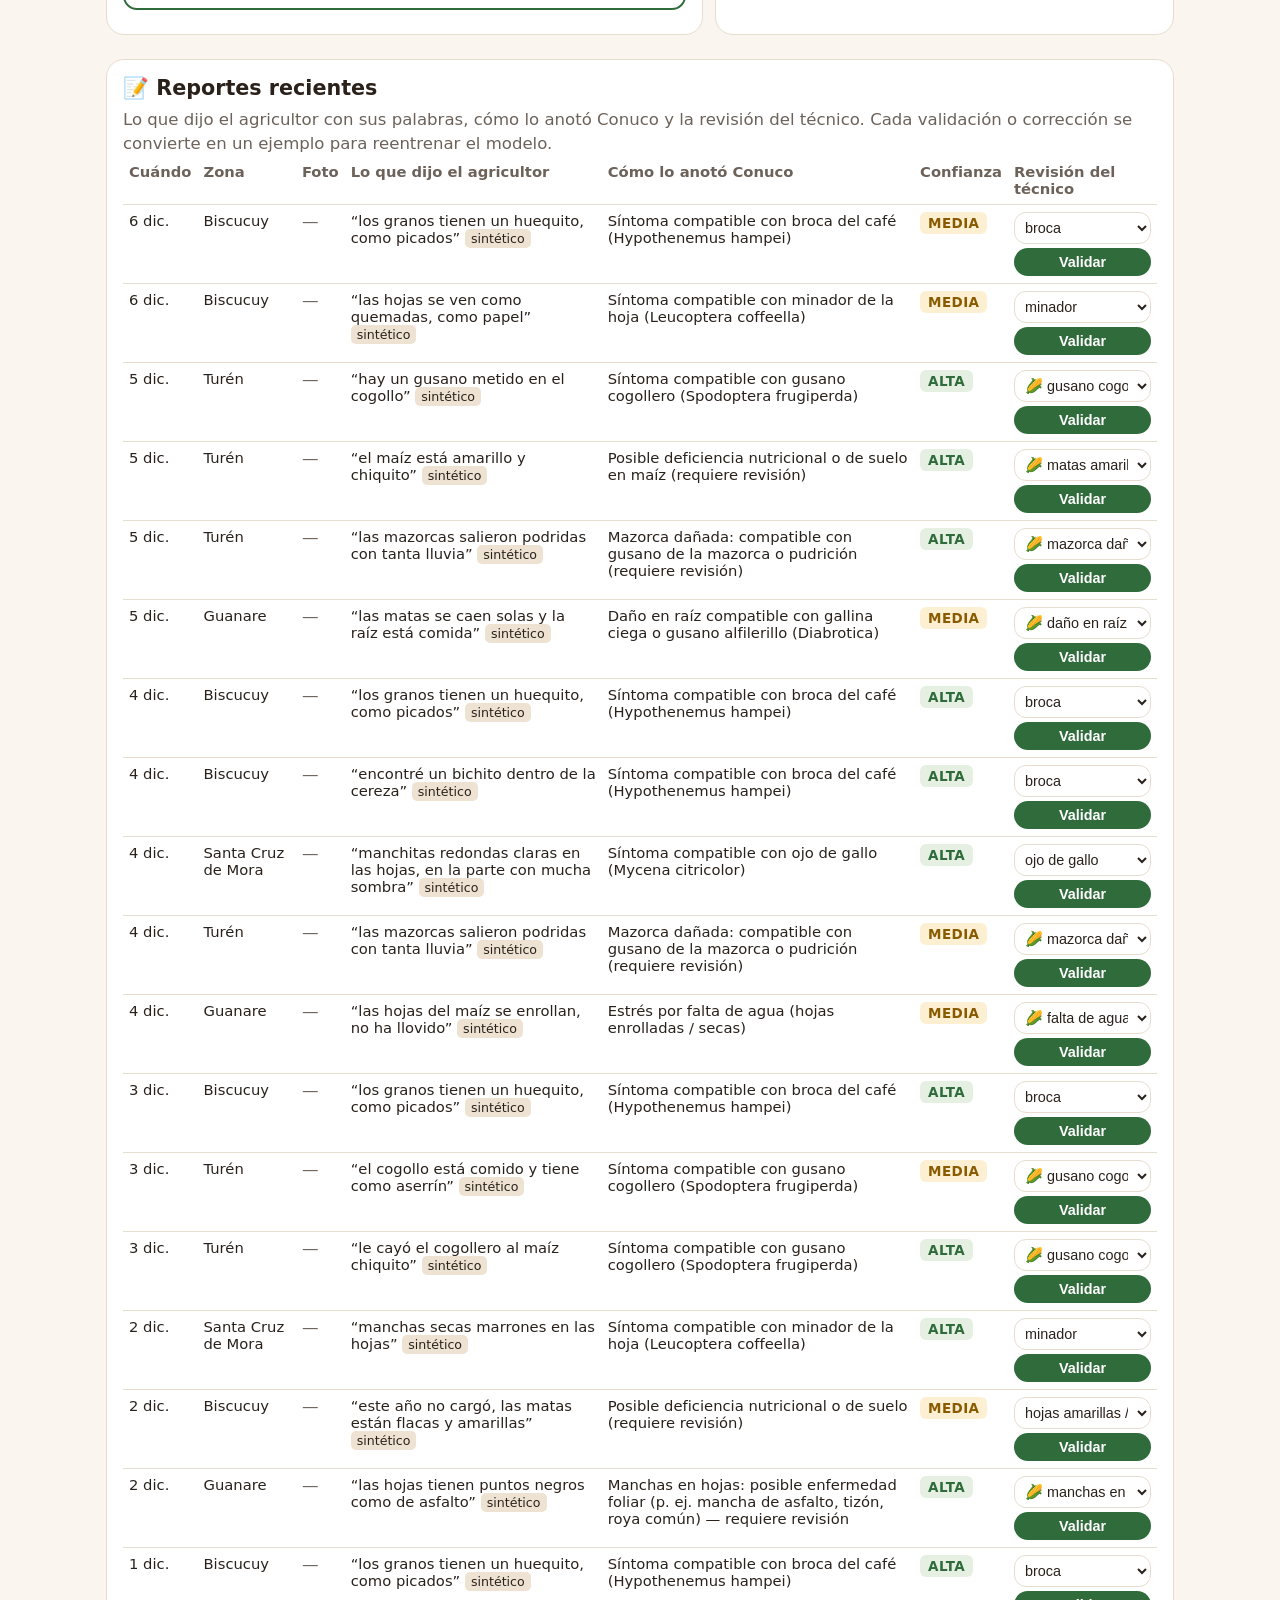
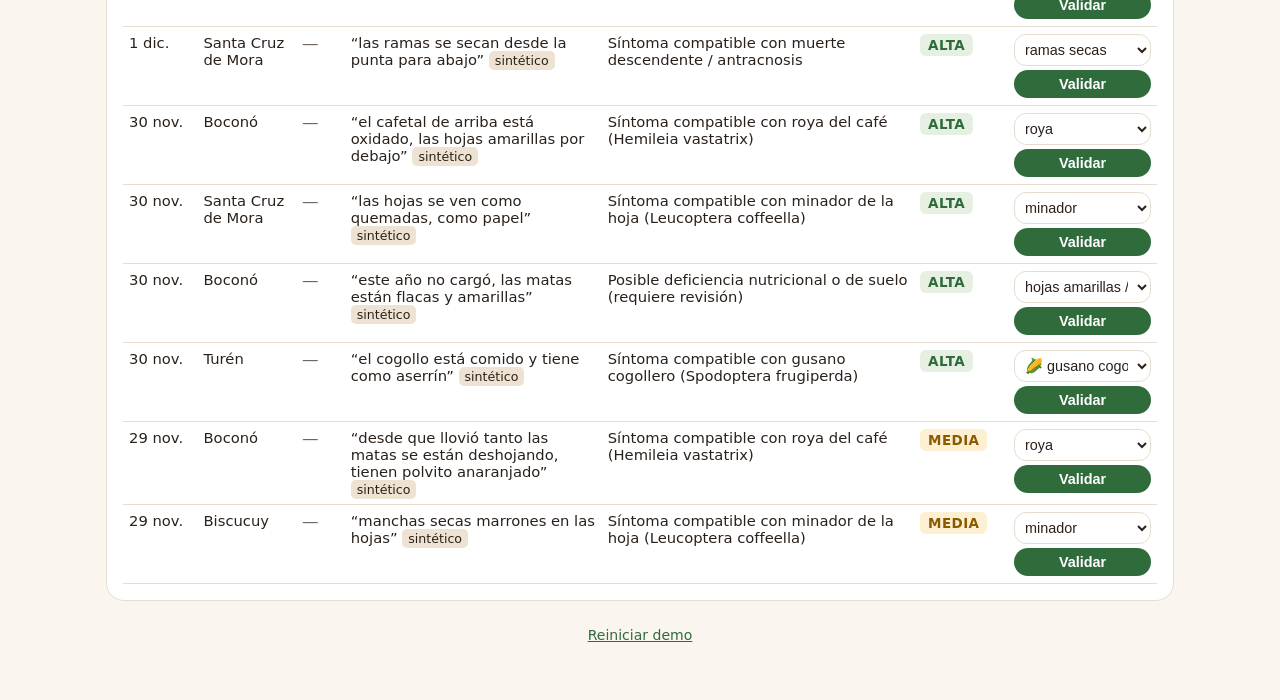
==== commit 10694b30: "Security hardening (validation, farm registry, signed SMS, anti-spam, CSP, pinned models) + voice li" ====
--- a/cooperativa.html
+++ b/cooperativa.html
@@ -2,6 +2,8 @@
 <html lang="es">
 <head>
   <meta charset="utf-8">
+  <meta http-equiv="Content-Security-Policy" content="default-src 'self'; script-src 'self' 'wasm-unsafe-eval' https://cdn.jsdelivr.net; style-src 'self' 'unsafe-inline'; img-src 'self' data: blob: https://*.tile.openstreetmap.org; connect-src 'self' https://huggingface.co https://*.huggingface.co https://*.hf.co https://cdn.jsdelivr.net; media-src 'self' blob:; worker-src 'self' blob:; object-src 'none'; base-uri 'self'; form-action 'none'">
+  <meta name="referrer" content="no-referrer">
   <meta name="viewport" content="width=device-width, initial-scale=1">
   <title>Conuco · Cooperativa</title>
   <meta name="theme-color" content="#2f6b3b">
@@ -69,6 +71,21 @@
     </div>
   </section>
 
+  <section class="grid">
+    <div class="tarjeta">
+      <h2>📩 Recibir SMS</h2>
+      <p class="pista">Fincas sin datos móviles mandan el reporte por SMS. Cada SMS lleva una <b>firma</b> con la clave de la finca: si alguien lo falsifica, lo reenvía o viene de una finca no registrada, se rechaza.</p>
+      <textarea id="smsEntrada" placeholder="CNC1 F123 BO 261003 CAF RY E2 D14 LL C3 OK M1A2B3C4" maxlength="3400"></textarea>
+      <button id="btnSMS" class="btn sec" style="margin-top:8px">Procesar SMS</button>
+      <div id="smsResultado" class="pista" style="margin-top:8px"></div>
+    </div>
+    <div class="tarjeta">
+      <h2>🛡️ Reportes rechazados: <span id="nRech">0</span></h2>
+      <p class="pista">Bitácora de auditoría: todo lo que no pasó la validación (formato, firma, duplicado, finca no registrada…).</p>
+      <ul id="listaRech" style="font-size:.8rem;padding-left:18px"></ul>
+    </div>
+  </section>
+
   <section class="tarjeta">
     <h2>📝 Reportes recientes</h2>
     <p class="pista">Lo que dijo el agricultor con sus palabras, cómo lo anotó Conuco y la revisión del técnico. Cada validación o corrección se convierte en un ejemplo para reentrenar el modelo.</p>
